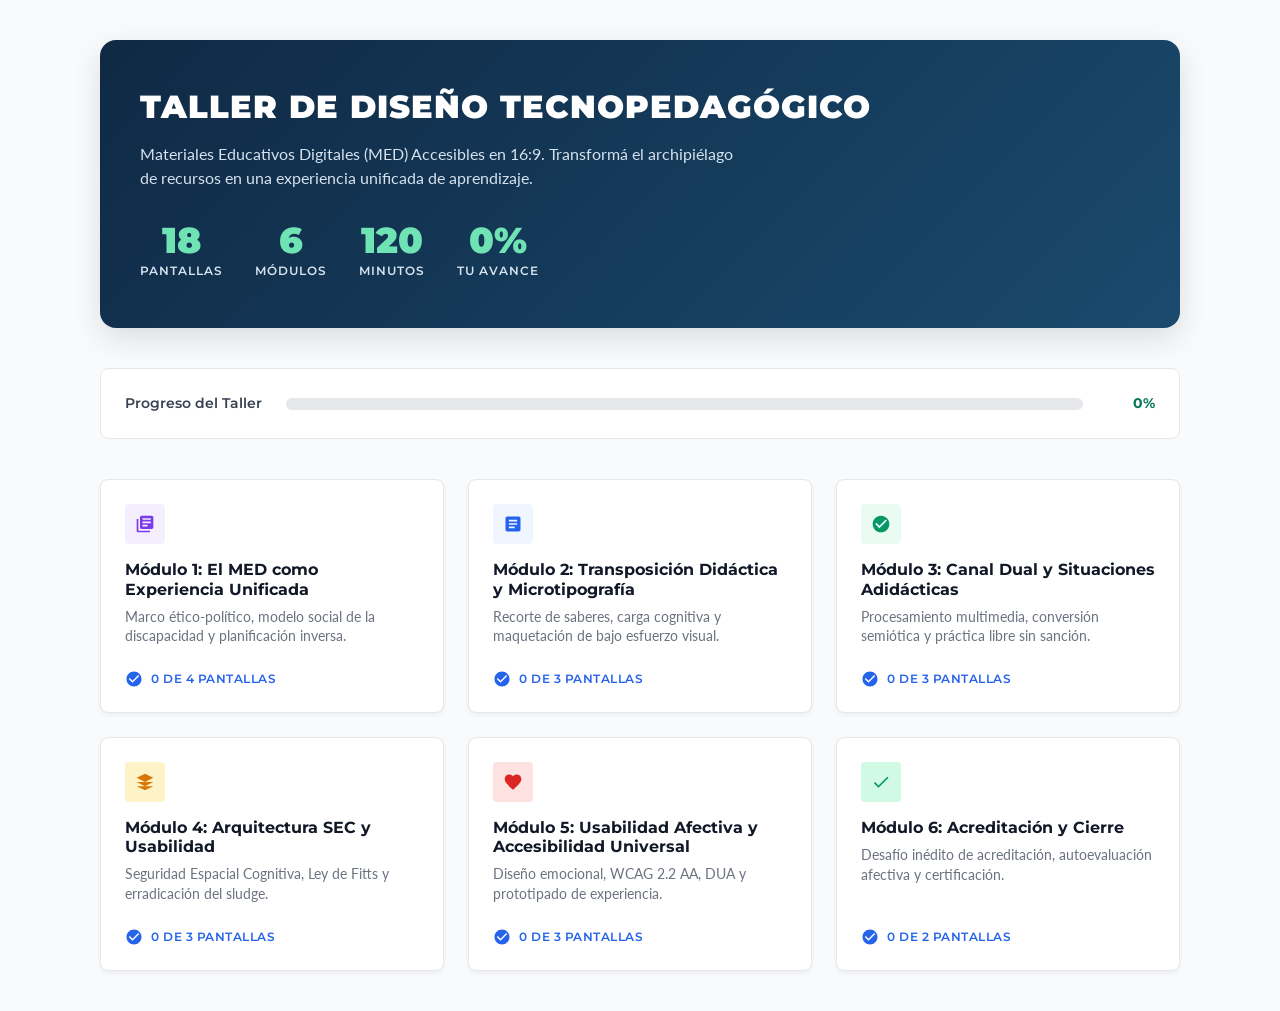
==== index.html @ d23f8a2d "Add files via upload" ====
<!DOCTYPE html>
<html lang="es">
<head>
  <meta charset="UTF-8">
  <!--
    ============================================================================
    index.html - Hub de Inicio del Material Educativo Digital (MED)
    ============================================================================
  -->
  <meta name="viewport" content="width=device-width, initial-scale=1.0">
  <title>Taller MED - Inicio</title>
  <meta name="description" content="Taller de Diseño Tecnopedagógico de Materiales Educativos Digitales Accesibles">
  <link rel="preconnect" href="https://fonts.googleapis.com">
  <link rel="preconnect" href="https://fonts.gstatic.com" crossorigin>
  <link href="https://fonts.googleapis.com/css2?family=Montserrat:wght@300;600;900&family=Lato:wght@400;700&display=swap" rel="stylesheet">
  <link rel="stylesheet" href="css/estilos.css">
  <meta property="og:image" content="https://bolt.new/static/og_default.png">
  <meta name="twitter:card" content="summary_large_image">
  <meta name="twitter:image" content="https://bolt.new/static/og_default.png">
</head>
<body>

  <main class="contenedor-hub">
    <!-- Hero Banner destacado con métricas del taller -->
    <section class="hero-banner">
      <h1>Taller de Diseño Tecnopedagógico</h1>
      <p>Materiales Educativos Digitales (MED) Accesibles en 16:9. Transformá el archipiélago de recursos en una experiencia unificada de aprendizaje.</p>
      <div class="hero-metricas">
        <div class="hero-metrica">
          <span class="hero-metrica-numero">18</span>
          <span class="hero-metrica-label">Pantallas</span>
        </div>
        <div class="hero-metrica">
          <span class="hero-metrica-numero">6</span>
          <span class="hero-metrica-label">Módulos</span>
        </div>
        <div class="hero-metrica">
          <span class="hero-metrica-numero">120</span>
          <span class="hero-metrica-label">Minutos</span>
        </div>
        <div class="hero-metrica">
          <span class="hero-metrica-numero" id="hero-progreso">0%</span>
          <span class="hero-metrica-label">Tu Avance</span>
        </div>
      </div>
    </section>

    <!-- Barra de progreso global del taller -->
    <section class="progreso-global" id="progreso-global" aria-label="Progreso global del taller">
      <span class="progreso-global-label">Progreso del Taller</span>
      <div class="progreso-global-bar">
        <div class="progreso-global-fill" id="progreso-global-fill" style="width: 0%"></div>
      </div>
      <span class="progreso-global-pct" id="progreso-global-pct">0%</span>
    </section>

    <!-- Fila de acciones: reanudar + reiniciar -->
    <div class="hub-reanudar" id="hub-reanudar" style="display: none; gap: 16px;">
      <button class="btn-reanudar" id="btn-reanudar">
        <svg class="icono" viewBox="0 0 24 24"><path d="M8 5v14l11-7z"/></svg>
        Reanudar donde quedé
      </button>
      <button class="btn-reiniciar" id="btn-reiniciar-hub">
        <svg class="icono" viewBox="0 0 24 24"><path d="M17.65 6.35C16.2 4.9 14.21 4 12 4c-4.42 0-7.99 3.58-7.99 8s3.57 8 7.99 8c3.73 0 6.84-2.55 7.73-6h-2.08c-.82 2.33-3.04 4-5.65 4-3.31 0-6-2.69-6-6s2.69-6 6-6c1.66 0 3.14.69 4.22 1.78L13 11h7V4l-2.35 2.35z"/></svg>
        Reiniciar todo
      </button>
    </div>

    <!-- Grilla de tarjetas de módulos -->
    <section class="hub-grid" id="hub-grid" aria-label="Módulos del taller">
    </section>

  </main>

  <!-- Modal genérico con botón de cierre X en esquina superior derecha -->
  <div class="modal-overlay" id="modal-overlay" role="dialog" aria-modal="true" aria-labelledby="modal-titulo">
    <div class="modal-contenido">
      <button class="modal-cerrar-x" id="modal-cerrar-x" aria-label="Cerrar modal">&times;</button>
      <h3 id="modal-titulo">Título del modal</h3>
      <div id="modal-cuerpo">
      </div>
      <div id="modal-botones"></div>
    </div>
  </div>

  <script src="js/datos.js"></script>
  <script src="js/progreso.js"></script>
</body>
</html>
---- css/estilos.css ----
/* ============================================================================
   estilos.css - Hoja de estilos principal del Material Educativo Digital (MED)
   ============================================================================ */

:root {
  --primario-50: #EFF6FF; --primario-100: #DBEAFE; --primario-200: #BFDBFE; --primario-500: #3B82F6; --primario-600: #2563EB; --primario-700: #1D4ED8; --primario-900: #1E3A8A;
  --secundario-50: #F4EEFF; --secundario-100: #EDE9FE; --secundario-500: #8B5CF6; --secundario-600: #7C3AED; --secundario-900: #4C1D95;
  --acento-50: #EAFBF1; --acento-100: #D1FAE5; --acento-500: #10B981; --acento-600: #059669; --acento-700: #047857;
  --exito-50: #D1FAE5; --exito-500: #10B981; --exito-600: #059669; --exito-700: #065F46;
  --advertencia-50: #FEF3C7; --advertencia-100: #FEF08A; --advertencia-500: #F59E0B; --advertencia-600: #D97706; --advertencia-700: #92400E;
  --error-50: #FEE2E2; --error-100: #FECACA; --error-500: #EF4444; --error-600: #DC2626; --error-700: #991B1B;
  --neutro-0: #FFFFFF; --neutro-50: #FAFAFA; --neutro-100: #F8FAFC; --neutro-200: #E5E7EB; --neutro-300: #D1D5DB; --neutro-400: #9CA3AF; --neutro-500: #6B7280; --neutro-600: #4B5563; --neutro-700: #374151; --neutro-800: #1F2937; --neutro-900: #111827;
  --font-titulo: 'Montserrat', sans-serif; --font-cuerpo: 'Lato', sans-serif;
  --esp-1: 8px; --esp-2: 16px; --esp-3: 24px; --esp-4: 32px; --esp-5: 40px; --esp-6: 48px;
  --radio-sm: 4px; --radio-md: 8px; --radio-lg: 16px;
  --sombra-sm: 0 2px 4px rgba(0, 0, 0, 0.05); --sombra-md: 0 4px 12px rgba(0, 0, 0, 0.08); --sombra-lg: 0 10px 30px rgba(0, 0, 0, 0.12);
}

* { box-sizing: border-box; margin: 0; padding: 0; }
body { background-color: var(--neutro-100); color: var(--neutro-800); font-family: var(--font-cuerpo); font-size: 16px; line-height: 1.5; min-height: 100vh; display: flex; flex-direction: column; align-items: center; padding: var(--esp-5) var(--esp-2); }
.contenedor-hub { max-width: 1080px; width: 100%; }

.hero-banner { background: linear-gradient(135deg, #0F2944 0%, #1A4A6E 100%); border-radius: var(--radio-lg); padding: var(--esp-6) var(--esp-5); color: var(--neutro-0); margin-bottom: var(--esp-5); box-shadow: var(--sombra-lg); position: relative; overflow: hidden; }
.hero-banner h1 { font-weight: 900; font-size: 32px; color: var(--neutro-0); text-transform: uppercase; letter-spacing: 1px; margin-bottom: var(--esp-2); }
.hero-banner p { font-size: 16px; color: #D6E2EE; line-height: 1.5; max-width: 600px; margin-bottom: var(--esp-4); }
.hero-metricas { display: flex; gap: var(--esp-4); flex-wrap: wrap; }
.hero-metrica { display: flex; flex-direction: column; align-items: center; }
.hero-metrica-numero { font-family: var(--font-titulo); font-weight: 900; font-size: 36px; color: #6FE3B4; line-height: 1; }
.hero-metrica-label { font-family: var(--font-titulo); font-weight: 600; font-size: 12px; color: #D6E2EE; text-transform: uppercase; letter-spacing: 1px; margin-top: 4px; }

.contenedor-pantalla { max-width: 1200px; width: 100%; }
h1, h2, h3, h4 { font-family: var(--font-titulo); color: var(--neutro-900); line-height: 1.2; }
p { line-height: 1.5; }
*:focus-visible { outline: 3px solid var(--primario-500); outline-offset: 2px; border-radius: var(--radio-sm); }
.icono { width: 18px; height: 18px; fill: currentColor; vertical-align: middle; flex-shrink: 0; }
.icono-opcion { width: 24px; height: 24px; margin-right: 12px; display: inline-block; vertical-align: middle; flex-shrink: 0; }

.hub-header { text-align: center; margin-bottom: var(--esp-5); }
.hub-header h1 { font-weight: 900; font-size: 28px; color: var(--primario-900); margin-bottom: var(--esp-2); text-transform: uppercase; letter-spacing: 1px; }
.hub-header p { font-size: 15px; color: var(--neutro-600); line-height: 1.5; max-width: 700px; margin: 0 auto var(--esp-3); }

.progreso-global { background-color: var(--neutro-0); border: 1px solid var(--neutro-200); border-radius: var(--radio-md); padding: var(--esp-3); margin-bottom: var(--esp-5); display: flex; align-items: center; gap: var(--esp-3); }
.progreso-global-label { font-family: var(--font-titulo); font-weight: 600; font-size: 14px; color: var(--neutro-700); white-space: nowrap; }
.progreso-global-bar { flex: 1; height: 12px; background-color: var(--neutro-200); border-radius: 6px; overflow: hidden; }
.progreso-global-fill { height: 100%; background-color: var(--acento-500); border-radius: 6px; transition: width 0.5s ease; }
.progreso-global-pct { font-family: var(--font-titulo); font-weight: 700; font-size: 14px; color: var(--acento-700); min-width: 48px; text-align: right; }

.hub-grid { display: grid; grid-template-columns: repeat(auto-fill, minmax(300px, 1fr)); gap: var(--esp-3); }
.tarjeta-modulo { background-color: var(--neutro-0); border: 1px solid var(--neutro-200); border-radius: var(--radio-md); padding: var(--esp-3); display: flex; flex-direction: column; transition: all 0.2s ease; box-shadow: var(--sombra-sm); text-decoration: none; color: inherit; cursor: pointer; }
.tarjeta-modulo:hover { transform: translateY(-3px); box-shadow: var(--sombra-md); border-color: var(--primario-500); }
.tarjeta-icono { width: 40px; height: 40px; background-color: var(--primario-50); border-radius: var(--radio-sm); display: flex; align-items: center; justify-content: center; color: var(--primario-600); margin-bottom: var(--esp-2); }
.tarjeta-icono svg { width: 20px; height: 20px; fill: currentColor; }
.tarjeta-modulo.color-1 .tarjeta-icono { background-color: var(--secundario-50); color: var(--secundario-600); }
.tarjeta-modulo.color-2 .tarjeta-icono { background-color: var(--primario-50); color: var(--primario-600); }
.tarjeta-modulo.color-3 .tarjeta-icono { background-color: var(--acento-50); color: var(--acento-600); }
.tarjeta-modulo.color-4 .tarjeta-icono { background-color: var(--advertencia-50); color: var(--advertencia-600); }
.tarjeta-modulo.color-5 .tarjeta-icono { background-color: var(--error-50); color: var(--error-600); }
.tarjeta-modulo.color-6 .tarjeta-icono { background-color: var(--exito-50); color: var(--exito-600); }
.tarjeta-modulo h2 { font-weight: 700; font-size: 16px; margin-bottom: var(--esp-1); }
.tarjeta-modulo p { font-size: 14px; color: var(--neutro-500); line-height: 1.4; flex: 1; margin-bottom: var(--esp-3); }
.tarjeta-estado { display: flex; align-items: center; gap: var(--esp-1); font-family: var(--font-titulo); font-weight: 600; font-size: 12px; color: var(--primario-600); text-transform: uppercase; letter-spacing: 0.5px; margin-top: auto; }
.tarjeta-estado-completado { color: var(--exito-600); }
.hub-reanudar { display: flex; justify-content: center; margin-bottom: var(--esp-5); }
.btn-reanudar { background-color: var(--neutro-900); color: var(--neutro-0); border: 2px solid var(--neutro-900); font-family: var(--font-titulo); font-weight: 700; font-size: 15px; padding: 14px 32px; border-radius: var(--radio-md); cursor: pointer; display: flex; align-items: center; gap: var(--esp-1); transition: all 0.2s; min-height: 48px; }
.btn-reanudar:hover { background-color: var(--neutro-700); }

/* --- CORRECCIÓN LAYOUT GENERAL --- */
.med-canvas { 
  background-color: var(--neutro-0); 
  width: 100%; 
  max-width: 1200px; 
  border: 2px solid var(--neutro-300); 
  border-radius: var(--radio-md); 
  box-shadow: var(--sombra-lg); 
  display: flex; 
  flex-direction: column; 
}

.banda-superior { background-color: var(--secundario-50); border-bottom: 2px solid var(--neutro-300); padding: var(--esp-3) var(--esp-5); flex-shrink: 0; }
.meta-nav { display: flex; justify-content: space-between; align-items: center; font-family: var(--font-titulo); font-weight: 600; font-size: 13px; color: var(--neutro-600); margin-bottom: var(--esp-3); flex-wrap: wrap; gap: var(--esp-2); }
.meta-group { display: flex; align-items: center; gap: var(--esp-3); flex-wrap: wrap; }
.auto-save-badge { background-color: var(--exito-50); color: var(--exito-700); padding: 4px 10px; border-radius: var(--radio-sm); font-size: 12px; display: flex; align-items: center; border: 1px solid var(--exito-500); gap: 4px; }
.progreso-bar { display: inline-flex; align-items: center; gap: var(--esp-1); }
.progreso-bar-track { width: 120px; height: 8px; background-color: var(--neutro-200); border-radius: 4px; overflow: hidden; }
.progreso-bar-fill { height: 100%; background-color: var(--acento-500); border-radius: 4px; transition: width 0.5s ease; }
.header-content { display: flex; justify-content: space-between; align-items: flex-start; gap: var(--esp-3); }
.title-group { display: flex; flex-direction: column; gap: var(--esp-1); max-width: 75%; }
.title-group h1 { font-weight: 900; font-size: 24px; color: var(--neutro-900); text-transform: uppercase; }
.title-group .modulo-tag { font-family: var(--font-titulo); font-weight: 300; font-size: 16px; color: var(--neutro-600); line-height: 1.4; }
.btn-outline { font-family: var(--font-titulo); font-weight: 600; border: 2px solid var(--neutro-700); background-color: transparent; padding: 10px 20px; border-radius: var(--radio-md); cursor: pointer; display: flex; align-items: center; gap: 6px; color: var(--neutro-700); transition: all 0.2s; min-height: 48px; white-space: nowrap; }
.btn-outline:hover { background-color: var(--neutro-200); }

/* --- CORRECCIÓN COLUMNAS CENTRALES (FLEX WRAP Y BASES ROBUSTAS) --- */
.sector-central { 
  display: flex; 
  flex-direction: column; 
  padding: var(--esp-5); 
  gap: var(--esp-4); 
  background-color: var(--neutro-50); 
  flex-grow: 1; 
  min-height: 400px;
}
.full-width { width: 100%; }

.columnas-wrapper { 
  display: flex; 
  gap: var(--esp-5); 
  width: 100%; 
  flex-wrap: wrap; /* CRÍTICO: Previene que se rompa el layout */
}

.col-izquierda { 
  flex: 1 1 calc(50% - 20px);
  min-width: 320px; 
  background-color: var(--primario-50); 
  border: 1px solid var(--primario-200); 
  border-radius: var(--radio-md); 
  padding: var(--esp-4); 
  display: flex; 
  flex-direction: column; 
  gap: var(--esp-3); 
}

.col-derecha { 
  flex: 1 1 calc(50% - 20px);
  min-width: 280px; 
  background-color: var(--neutro-0); 
  border: 2px dashed var(--neutro-300); 
  border-radius: var(--radio-md); 
  padding: var(--esp-4); 
  display: flex; 
  flex-direction: column; 
}

.col-izquierda h2 { font-weight: 900; font-size: 14px; text-transform: uppercase; letter-spacing: 1px; color: var(--primario-600); }
.col-derecha h2 { font-weight: 900; font-size: 14px; text-transform: uppercase; letter-spacing: 1px; color: var(--acento-600); margin-bottom: var(--esp-3); }
.caja-saber-necesario { font-family: var(--font-cuerpo); font-weight: 400; font-size: 18px; line-height: 1.6; text-align: left; color: var(--neutro-900); max-width: 70ch; }
.caja-saber-necesario strong { font-weight: 700; color: var(--neutro-900); }
.texto-lectura { font-family: var(--font-cuerpo); font-weight: 400; font-size: 16px; line-height: 1.5; text-align: left; color: var(--neutro-800); max-width: 65ch; }
.texto-lectura strong { font-weight: 700; color: var(--neutro-900); }
.nodo-guia { background-color: var(--neutro-0); border-left: 4px solid var(--primario-500); padding: var(--esp-2); border-radius: var(--radio-sm); font-size: 14px; color: var(--neutro-600); line-height: 1.5; margin-top: auto; }
.nodo-guia strong { color: var(--primario-900); font-family: var(--font-titulo); text-transform: uppercase; font-size: 12px; display: block; margin-bottom: 6px; }

.banda-ampliatorio { margin: 0 var(--esp-5) var(--esp-4) var(--esp-5); padding: var(--esp-3) var(--esp-4); background-color: var(--advertencia-50); border: 1px solid var(--advertencia-100); border-radius: var(--radio-md); display: flex; justify-content: space-between; align-items: center; flex-wrap: wrap; gap: var(--esp-2); flex-shrink: 0; }
.ampliatorio-text { font-family: var(--font-cuerpo); font-size: 15px; color: var(--advertencia-700); }
.cta-group { display: flex; gap: var(--esp-2); flex-wrap: wrap; }
.btn-cta { font-family: var(--font-titulo); font-weight: 600; display: flex; align-items: center; gap: 6px; background-color: var(--neutro-0); border: 2px solid var(--advertencia-600); color: var(--advertencia-700); padding: 12px 20px; border-radius: var(--radio-md); font-size: 14px; cursor: pointer; transition: all 0.2s; min-height: 48px; }
.btn-cta:hover { background-color: var(--advertencia-50); }

.banda-inferior { background-color: var(--neutro-0); border-top: 2px solid var(--neutro-300); padding: var(--esp-3) var(--esp-5); display: flex; justify-content: space-between; align-items: center; gap: var(--esp-2); flex-wrap: wrap; flex-shrink: 0; }
.btn-nav, .btn-glosario, .btn-nav-primary { font-family: var(--font-titulo); font-weight: 600; display: flex; align-items: center; gap: 6px; padding: 12px 28px; border-radius: var(--radio-md); font-size: 15px; cursor: pointer; min-height: 48px; transition: all 0.2s; }
.btn-nav { border: 2px solid var(--neutro-700); background-color: var(--neutro-0); color: var(--neutro-700); }
.btn-nav:hover { background-color: var(--neutro-100); }
.btn-nav:disabled { opacity: 0.4; cursor: not-allowed; }
.btn-nav-primary { background-color: var(--neutro-900); color: var(--neutro-0); border: 2px solid var(--neutro-900); }
.btn-nav-primary:hover { background-color: var(--neutro-700); }
.btn-glosario { background-color: var(--neutro-200); border: 1px solid var(--neutro-300); color: var(--neutro-700); }
.btn-glosario:hover { background-color: var(--neutro-300); }

.modal-overlay { display: none; position: fixed; top: 0; left: 0; width: 100%; height: 100%; background-color: rgba(0, 0, 0, 0.5); z-index: 1000; justify-content: center; align-items: center; padding: var(--esp-2); }
.modal-overlay.activo { display: flex; }
.modal-contenido { position: relative; background-color: var(--neutro-0); border-radius: var(--radio-lg); padding: var(--esp-5); max-width: 600px; width: 100%; max-height: 80vh; overflow-y: auto; box-shadow: var(--sombra-lg); }
.modal-contenido h3 { font-weight: 900; font-size: 20px; margin-bottom: var(--esp-3); color: var(--neutro-900); }

.actividad-enunciado { font-size: 16px; font-weight: 700; color: var(--neutro-900); line-height: 1.5; margin-bottom: var(--esp-3); }
.opcion-lista { display: flex; flex-direction: column; gap: var(--esp-3); }
.opcion-item { display: flex; align-items: flex-start; gap: var(--esp-2); padding: var(--esp-3); border: 2px solid var(--neutro-300); border-radius: var(--radio-md); cursor: pointer; transition: all 0.2s; min-height: 56px; background-color: var(--neutro-0); }
.opcion-item:hover { border-color: var(--primario-500); background-color: var(--primario-50); }
.opcion-item.seleccionada { border-color: var(--primario-600); background-color: var(--primario-50); }
.opcion-item.correcta { border-color: var(--exito-500); background-color: var(--exito-50); }
.opcion-item.incorrecta { border-color: var(--error-500); background-color: var(--error-50); }
.opcion-radio { width: 20px; height: 20px; border: 2px solid var(--neutro-400); border-radius: 50%; flex-shrink: 0; margin-top: 2px; position: relative; transition: all 0.2s; }
.opcion-item.seleccionada .opcion-radio { border-color: var(--primario-600); }
.opcion-item.seleccionada .opcion-radio::after { content: ''; position: absolute; top: 50%; left: 50%; transform: translate(-50%, -50%); width: 10px; height: 10px; background-color: var(--primario-600); border-radius: 50%; }
.opcion-item.correcta .opcion-radio { border-color: var(--exito-500); background-color: var(--exito-500); }
.opcion-item.correcta .opcion-radio::after { content: '✓'; position: absolute; top: 50%; left: 50%; transform: translate(-50%, -50%); color: var(--neutro-0); font-size: 14px; font-weight: 700; }
.opcion-item.incorrecta .opcion-radio { border-color: var(--error-500); background-color: var(--error-500); }
.opcion-item.incorrecta .opcion-radio::after { content: '✕'; position: absolute; top: 50%; left: 50%; transform: translate(-50%, -50%); color: var(--neutro-0); font-size: 14px; font-weight: 700; }
.opcion-texto { font-size: 15px; line-height: 1.5; color: var(--neutro-800); }

.feedback-panel { display: none; background-color: var(--advertencia-50); border-left: 4px solid var(--advertencia-500); padding: var(--esp-2) var(--esp-3); border-radius: var(--radio-sm); font-size: 14px; color: var(--advertencia-700); line-height: 1.5; margin-top: var(--esp-3); gap: var(--esp-2); }
.btn-validar, .btn-reintentar, .btn-modal-confirmar, .btn-modal-cancelar { min-height: 56px; margin-top: var(--esp-4); font-family: var(--font-titulo); font-weight: 700; font-size: 15px; border-radius: var(--radio-md); cursor: pointer; transition: all 0.2s; border: none; padding: 14px 32px; }
.btn-validar { background-color: var(--acento-500); color: var(--neutro-0); }
.btn-validar:hover { background-color: var(--acento-600); }
.btn-validar:disabled { opacity: 0.5; cursor: not-allowed; }

.sam-widget { display: flex; flex-direction: column; gap: var(--esp-2); }
.sam-opcion { display: flex; align-items: center; gap: var(--esp-2); padding: var(--esp-2) var(--esp-3); border: 2px solid var(--neutro-300); border-radius: var(--radio-md); cursor: pointer; transition: all 0.2s; min-height: 56px; background-color: var(--neutro-0); }
.sam-opcion:hover { border-color: var(--primario-500); background-color: var(--primario-50); }
.sam-emoji { font-size: 28px; flex-shrink: 0; }
.sam-texto { font-size: 15px; color: var(--neutro-800); line-height: 1.4; }

.simulador-carga { background-color: var(--neutro-50); border: 1px solid var(--neutro-200); border-radius: var(--radio-md); padding: var(--esp-3); margin-bottom: var(--esp-3); }
.simulador-visor { background-color: var(--neutro-900); border-radius: var(--radio-md); padding: var(--esp-3); margin-bottom: var(--esp-2); color: var(--neutro-0); }
.simulador-barras { display: flex; flex-direction: column; gap: var(--esp-1); }
.simulador-barra { display: flex; align-items: center; gap: var(--esp-2); }
.simulador-barra-label { font-size: 13px; font-family: var(--font-titulo); font-weight: 600; min-width: 120px; color: var(--neutro-0); }
.simulador-barra-track { flex: 1; height: 16px; background-color: var(--neutro-700); border-radius: 8px; overflow: hidden; }
.simulador-barra-fill { height: 100%; border-radius: 8px; transition: width 0.6s ease; }
.simulador-barra-fill.extraña { background-color: var(--error-500); }
.simulador-barra-fill.germana { background-color: var(--exito-500); }
.simulador-barra-pct { font-size: 13px; font-family: var(--font-titulo); font-weight: 700; min-width: 40px; text-align: right; color: var(--neutro-0); }
.btn-depurar { background-color: var(--primario-600); color: var(--neutro-0); border: none; padding: 12px 24px; border-radius: var(--radio-md); font-family: var(--font-titulo); font-weight: 600; font-size: 14px; cursor: pointer; min-height: 48px; width: 100%; margin-top: var(--esp-2); transition: all 0.2s; }
.btn-depurar:hover { background-color: var(--primario-700); }

.simulador-tipo { background-color: var(--neutro-50); border: 1px solid var(--neutro-200); border-radius: var(--radio-md); padding: var(--esp-3); margin-bottom: var(--esp-3); }
.simulador-tipo-caja { background-color: var(--neutro-0); border: 1px solid var(--neutro-300); border-radius: var(--radio-sm); padding: var(--esp-3); margin-bottom: var(--esp-2); font-size: 15px; line-height: 1.5; color: var(--neutro-800); transition: all 0.3s; }
.simulador-tipo-caja.justificado { text-align: justify; max-width: 100%; }
.simulador-tipo-caja.izquierda { text-align: left; max-width: 65ch; }
.simulador-tipo-alerta { background-color: var(--error-50); border: 1px dashed var(--error-500); border-radius: var(--radio-sm); padding: var(--esp-2); font-size: 13px; color: var(--error-700); display: none; margin-bottom: var(--esp-2); }
.simulador-tipo-alerta.activo { display: block; }
.btn-toggle-tipo { background-color: var(--neutro-200); border: 1px solid var(--neutro-300); color: var(--neutro-700); padding: 10px 20px; border-radius: var(--radio-md); font-family: var(--font-titulo); font-weight: 600; font-size: 13px; cursor: pointer; min-height: 48px; transition: all 0.2s; }
.btn-toggle-tipo:hover { background-color: var(--neutro-300); }
.btn-toggle-tipo.activo { background-color: var(--primario-600); color: var(--neutro-0); border-color: var(--primario-600); }

.acreditacion-casos { display: flex; flex-direction: column; gap: var(--esp-3); }
.acreditacion-caso { background-color: var(--neutro-50); border: 1px solid var(--neutro-200); border-radius: var(--radio-md); padding: var(--esp-3); }
.acreditacion-caso h4 { font-family: var(--font-titulo); font-weight: 700; font-size: 14px; color: var(--primario-600); margin-bottom: var(--esp-1); text-transform: uppercase; }
.acreditacion-caso .caso-enunciado { font-size: 15px; color: var(--neutro-800); margin-bottom: var(--esp-2); line-height: 1.5; }
.acreditacion-caso .opcion-lista { gap: var(--esp-1); }
.acreditacion-caso .opcion-item { padding: var(--esp-1) var(--esp-2); font-size: 14px; }
.acreditacion-resultado { display: none; background-color: var(--exito-50); border: 2px solid var(--exito-500); border-radius: var(--radio-md); padding: var(--esp-3); margin-top: var(--esp-3); text-align: center; }
.acreditacion-resultado.activo { display: block; }
.acreditacion-resultado h3 { color: var(--exito-700); font-weight: 900; margin-bottom: var(--esp-1); }

.glosario-lista { display: flex; flex-direction: column; gap: var(--esp-2); max-height: 60vh; overflow-y: auto; }
.glosario-item { border-bottom: 1px solid var(--neutro-200); padding-bottom: var(--esp-2); }
.glosario-item dt { font-family: var(--font-titulo); font-weight: 700; font-size: 15px; color: var(--primario-900); margin-bottom: 4px; }
.glosario-item dd { font-size: 14px; color: var(--neutro-600); line-height: 1.5; }

.badge-completado { display: inline-flex; align-items: center; gap: 4px; background-color: var(--exito-50); color: var(--exito-700); padding: 4px 10px; border-radius: var(--radio-sm); font-size: 12px; font-family: var(--font-titulo); font-weight: 600; border: 1px solid var(--exito-500); margin-bottom: var(--esp-2); }

.caja-feedforward { background-color: var(--acento-50); border: 1px solid var(--acento-100); border-left: 4px solid var(--acento-500); border-radius: var(--radio-sm); padding: var(--esp-2) var(--esp-3); font-size: 14px; color: var(--acento-700); line-height: 1.5; display: flex; align-items: flex-start; gap: var(--esp-1); }
.caja-feedforward svg { width: 20px; height: 20px; fill: var(--acento-600); flex-shrink: 0; margin-top: 1px; }
.caja-feedforward strong { font-family: var(--font-titulo); font-weight: 700; text-transform: uppercase; font-size: 12px; letter-spacing: 0.5px; display: block; margin-bottom: 2px; }
.contador-pantalla { font-family: var(--font-titulo); font-weight: 700; font-size: 13px; color: var(--primario-700); background-color: var(--primario-50); padding: 4px 12px; border-radius: var(--radio-sm); border: 1px solid var(--primario-200); white-space: nowrap; }

.btn-reiniciar { font-family: var(--font-titulo); font-weight: 600; font-size: 13px; background-color: transparent; border: 1px solid var(--error-500); color: var(--error-600); padding: 10px 20px; border-radius: var(--radio-md); cursor: pointer; min-height: 48px; display: flex; align-items: center; gap: 6px; transition: all 0.2s; }
.btn-reiniciar:hover { background-color: var(--error-50); }

.modal-cerrar-x { position: absolute; top: var(--esp-2); right: var(--esp-2); width: 40px; height: 40px; border: none; background-color: var(--neutro-100); color: var(--neutro-700); border-radius: 50%; font-size: 22px; font-weight: 700; cursor: pointer; display: flex; align-items: center; justify-content: center; line-height: 1; transition: all 0.2s; z-index: 10; }
.modal-cerrar-x:hover { background-color: var(--neutro-200); color: var(--neutro-900); }

/* CORRECCIÓN: Separación y centrado de botones en Modales */
#modal-botones { 
  display: flex; 
  gap: 24px; 
  justify-content: center; 
  margin-top: var(--esp-5); 
  flex-wrap: wrap; 
}
.btn-modal-confirmar { background-color: var(--primario-600); color: var(--neutro-0); }
.btn-modal-confirmar:hover { background-color: var(--primario-700); }
.btn-modal-cancelar { background-color: transparent; color: var(--neutro-700); border: 2px solid var(--neutro-300); }
.btn-modal-cancelar:hover { background-color: var(--neutro-100); }
.btn-reintentar { background-color: var(--advertencia-500); color: var(--neutro-0); display: flex; align-items: center; gap: var(--esp-1); }
.btn-reintentar:hover { background-color: var(--advertencia-600); }

.modal-contenido.modal-exito { border-top: 4px solid var(--exito-500); }
.modal-contenido.modal-error { border-top: 4px solid var(--error-500); }
.modal-contenido.modal-info { border-top: 4px solid var(--primario-500); }
.modal-contenido.modal-exito h3 { color: var(--exito-700); }
.modal-contenido.modal-error h3 { color: var(--error-700); }
.modal-contenido.modal-info h3 { color: var(--primario-700); }
.sam-icono-svg { width: 32px; height: 32px; flex-shrink: 0; }
.sam-icono-svg svg { width: 100%; height: 100%; fill: var(--neutro-600); }
.sam-opcion.seleccionada .sam-icono-svg svg { fill: var(--primario-600); }

@media (max-width: 900px) {
  .columnas-wrapper { flex-direction: column; }
  .col-izquierda, .col-derecha { min-width: 100%; max-width: 100%; flex: 1; }
  .header-content { flex-direction: column; }
  .title-group { max-width: 100%; }
  .banda-ampliatorio { flex-direction: column; align-items: flex-start; }
  .banda-inferior { justify-content: center; }
}
@media (max-width: 600px) {
  body { padding: var(--esp-2) var(--esp-1); }
  .title-group h1 { font-size: 20px; }
  .banda-superior, .sector-central, .banda-inferior { padding: var(--esp-3); }
  .banda-ampliatorio { margin: 0 var(--esp-3) var(--esp-3) var(--esp-3); }
  .meta-nav { font-size: 12px; }
  .hub-grid { grid-template-columns: 1fr; }
}
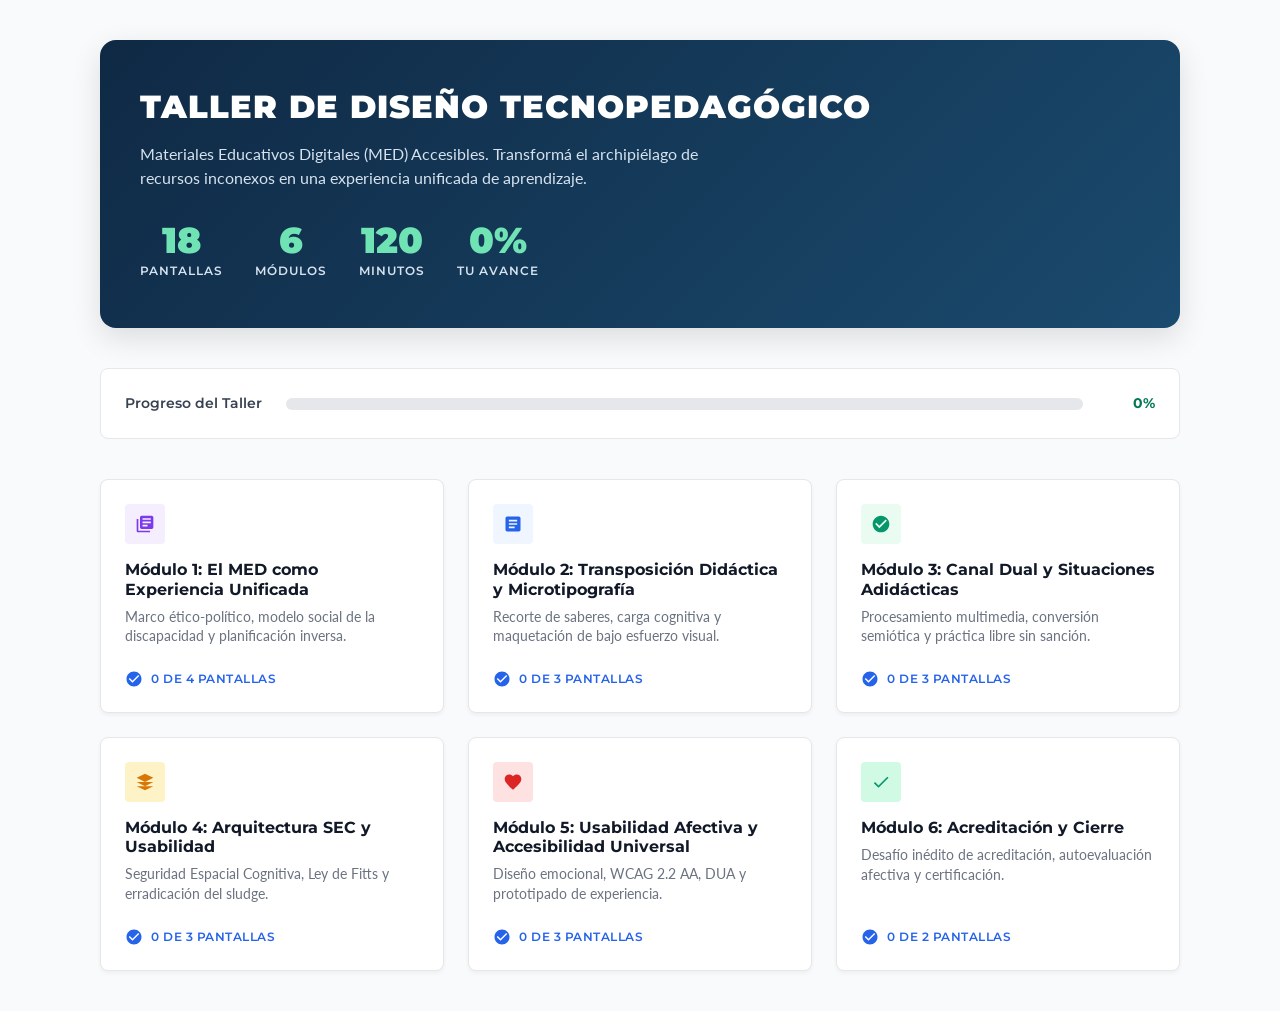
==== commit 57cbebec: "V1index.html" ====
--- a/index.html
+++ b/index.html
@@ -24,7 +24,7 @@
     <!-- Hero Banner destacado con métricas del taller -->
     <section class="hero-banner">
       <h1>Taller de Diseño Tecnopedagógico</h1>
-      <p>Materiales Educativos Digitales (MED) Accesibles en 16:9. Transformá el archipiélago de recursos en una experiencia unificada de aprendizaje.</p>
+      <p>Materiales Educativos Digitales (MED) Accesibles. Transformá el archipiélago de recursos inconexos en una experiencia unificada de aprendizaje.</p>
       <div class="hero-metricas">
         <div class="hero-metrica">
           <span class="hero-metrica-numero">18</span>
@@ -86,4 +86,4 @@
   <script src="js/datos.js"></script>
   <script src="js/progreso.js"></script>
 </body>
-</html>+</html>
